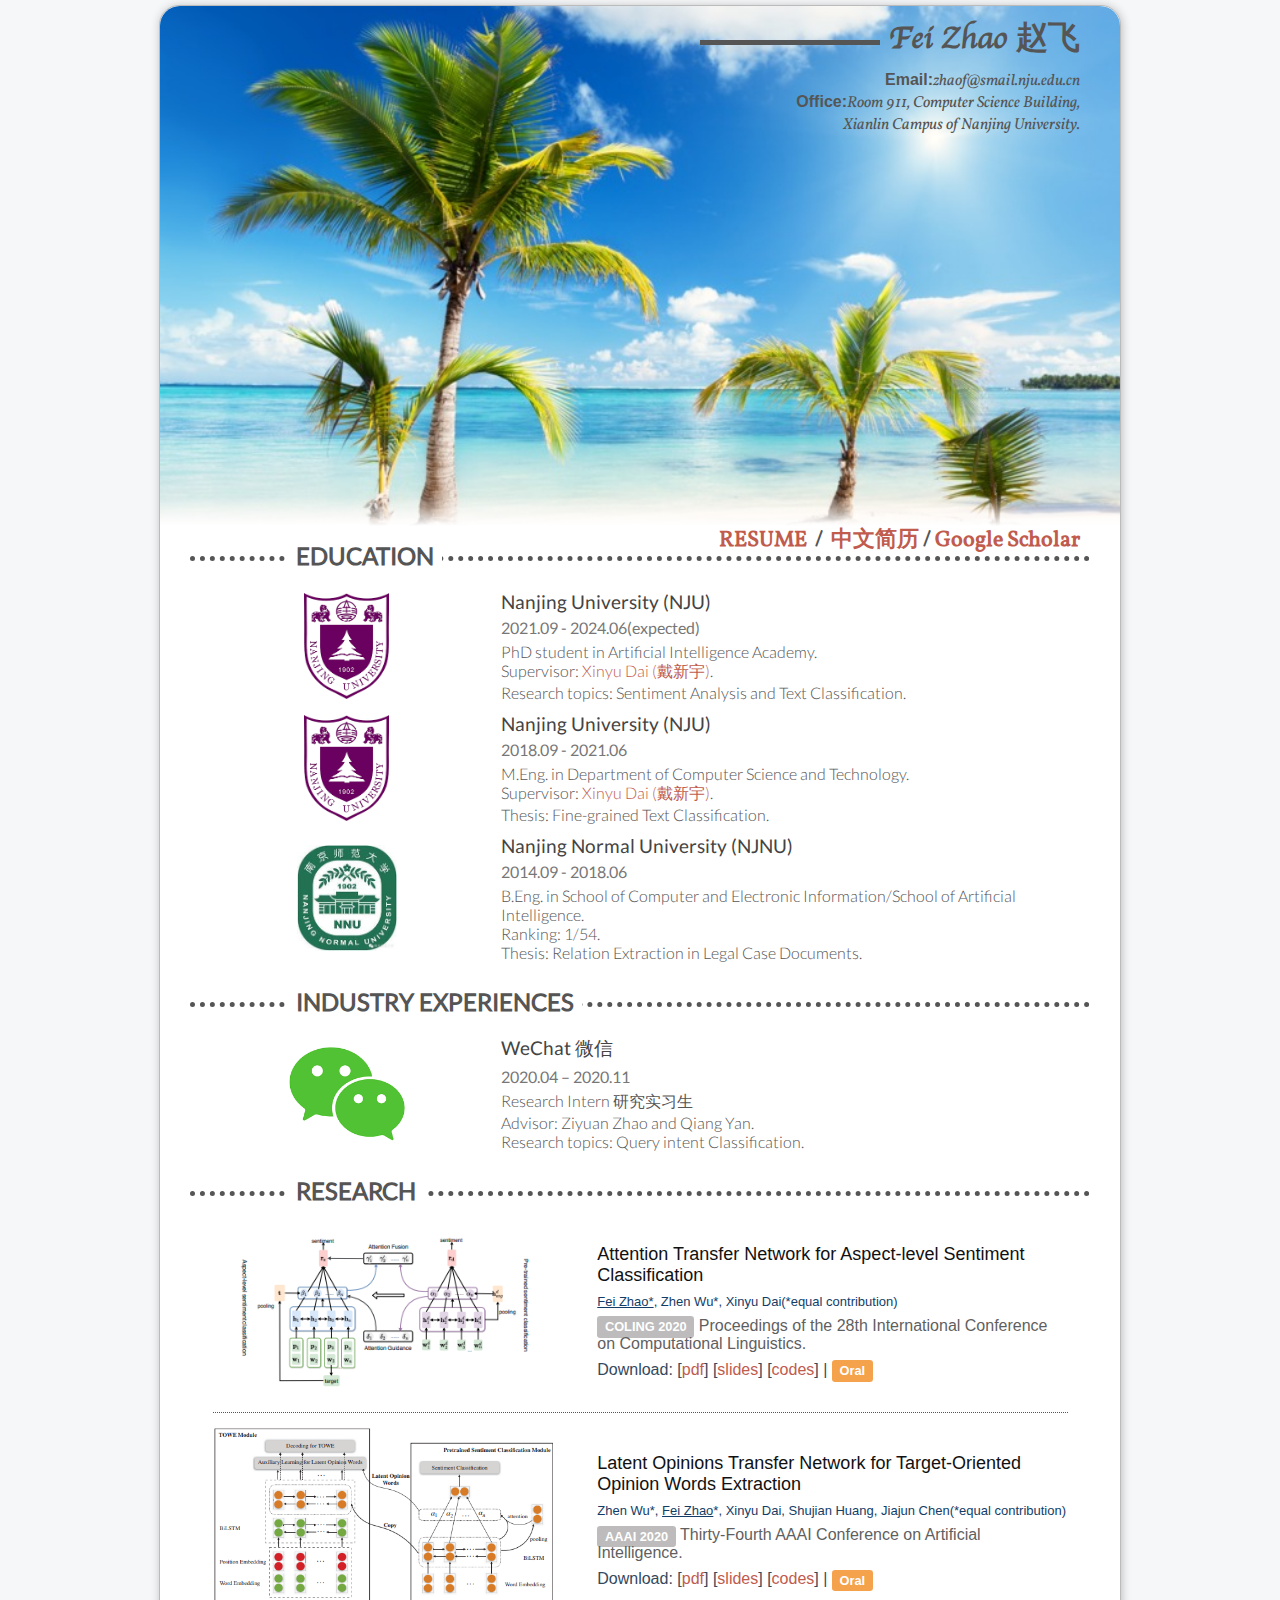
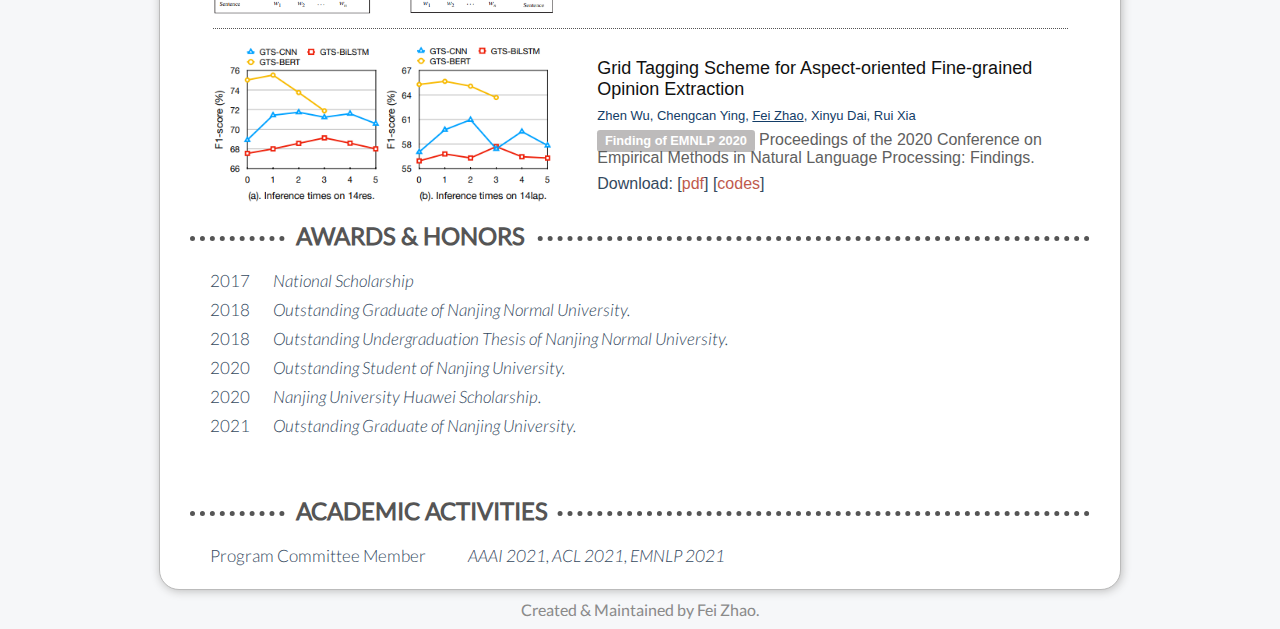
==== index.html @ 081268a1 "6-7" ====
<!DOCTYPE html>
<html lang="">
<head>
    <meta charset="UTF-8"/>
    <meta http-equiv="X-UA-Compatible" content="IE=edge" />
    
    <link rel="alternate" href="/default" title="Fei zhao (赵飞)'s Homepage">
    <link rel="shortcut icon" type="image/x-icon" href="/favicon.ico" />
    <link rel="stylesheet" type="text/css" href="style.css" />

    <script>
        var _hmt = _hmt || [];
        (function() {
          var hm = document.createElement("script");
          hm.src = "https://hm.baidu.com/hm.js?d837620ed085fa1d784462a034d06723";
          var s = document.getElementsByTagName("script")[0]; 
          s.parentNode.insertBefore(hm, s);
        })();
    </script>


<title> Fei zhao (赵飞)'s Homepage </title>
</head>

<body>
    <main class="container">
        <section class="home-page">
            <div class="basic-info">
                <name><span></span>  Fei Zhao 赵飞</name>
                <p><B>Email:</B>zhaof@smail.nju.edu.cn</p>
                <p><B>Office:</B>Room 911, Computer Science Building,</p><p>Xianlin Campus of Nanjing University.</p>

            </div>
            <blocker style="position: absolute; bottom: 0px; height: 30px; width: 960px; background-image: linear-gradient(rgba(255,255,255,0),rgba(255,255,255,1));"></blocker>
            <div class="resume">
                <span></span>
                <a href="files/resume/cv_english.pdf" target="_blank" title="English Resume" class="english">RESUME</a>
                &nbsp/&nbsp
                <a href="files/resume/cv_chinese.pdf" target="_blank" title="中文简历" class="chinese">中文简历</a>&nbsp/&nbsp<a href="https://scholar.google.com/citations?user=V01xzWQAAAAJ&hl=zh-CN" target="_blank" title="Google Scholar">Google Scholar</a>
            </div>
        </section>

        <section class="experiences">
            <h1><span>Education</span></h1>
            <table class="education" style="background-color:white;">
                <tbody>
                <tr>
                <td class="logo" valign="CENTER"><img alt="" src="logo/nju.png" style="width:85px"></td>
                <td class="middle" valign="CENTER"></td>
                <td class="des" valign="CENTER" halign="LEFT">
                    <div class="name">Nanjing University (NJU)</div>
                    <div class="date">2021.09 - 2024.06(expected)</div>
                    <div class="info"> PhD student in Artificial Intelligence Academy.</div>
                    <div class="advisor">Supervisor: <a href="https://scholar.google.com/citations?user=zpWB1CgAAAAJ&hl=en" target="_blank">Xinyu Dai (戴新宇)</a>. </div>
                    <div class="result">Research topics: Sentiment Analysis and Text Classification. </div>
                </td>
                </tr>



                <tr>
                <td class="logo" valign="CENTER">
                    <img alt="" src="logo/nju.png" style="width:85px">
                    
                </td>

                <td class="middle" valign="CENTER">
                </td>

                <td class="des" valign="CENTER" halign="LEFT">
                    <div class="name">Nanjing University (NJU)</div>
                    <div class="date">2018.09 - 2021.06</div>
                    <div class="info"> M.Eng. in Department of Computer Science and Technology.</div>
                    <div class="advisor">Supervisor: <a href="https://scholar.google.com/citations?user=zpWB1CgAAAAJ&hl=en" target="_blank">Xinyu Dai (戴新宇)</a>. </div>
                    <div class="result">Thesis: Fine-grained Text Classification. </div>
                </td>
                </tr>



                <tr>
                <td class="logo" valign="CENTER">
                    <img alt="" src="logo/njnu.jpg" style="width:100px">
                </td>

                <td class="middle" valign="CENTER">
                </td>

                <td class="des" valign="CENTER" halign="LEFT">
                    <div class="name">Nanjing Normal University (NJNU)</div>
                    <div class="date">2014.09 - 2018.06</div>
                    <div class="info"> B.Eng. in School of Computer and Electronic Information/School of Artificial Intelligence.</div>
                    <div class="advisor">Ranking: 1/54. </div>
                    <div class="result">Thesis: Relation Extraction in Legal Case Documents.</div>
                </td>
                </tr>


                </tbody>
            </table>

            <h1><span>Industry Experiences</span></h1>
            <table class="internship" >
                <tbody>
                <tr>
                    <td class="logo" valign="CENTER">
                        <img alt="" src="logo/wechat.png" style="width:160px">
                    </td>
                    <td class="middle" valign="CENTER">
                    </td>
                    
                    <td class="des"  halign="LEFT">
                        <div class="name">WeChat 微信</div>
                        <div class="date">2020.04 – 2020.11</div>
                        <div class="info"> Research Intern 研究实习生 </div>
                        <div class="advisor">Advisor: Ziyuan Zhao and Qiang Yan. </div>
                        <div class="result">Research topics: Query intent Classification. </div>
                    </td>
                </tr>
                </tbody>
            </table>
        </section>

        <section class="research">
            <h1><span>Research</span></h1>


            <paper>
                <img src="image/TAN_2.png">
                <div class="des">
                    <div class="pub_title">Attention Transfer Network for Aspect-level Sentiment Classification</div>
                    <div class="pub_authors"><u>Fei Zhao*</u>, Zhen Wu*, Xinyu Dai(*equal contribution)</div>
                    <div class="pub_type">
                        <span class="label label-default">COLING 2020</span>
                        Proceedings of the 28th International Conference on Computational Linguistics.
                    </div>
                    <div class="pub_downloads">
                        Download:
                        [<a href="https://www.aclweb.org/anthology/2020.coling-main.70.pdf" target="_blank">pdf</a>] [<a href="files/pdf/749-slides.pdf" target="_blank">slides</a>] [<a href="https://github.com/1429904852/ATN" target="_blank">codes</a>] | <span class="pub_highlight">Oral</span> 
                    </div>                
                </div>
            </paper>
            <paper>
                <img src="image/lotn.png">
                <div class="des">
                    <div class="pub_title">Latent Opinions Transfer Network for Target-Oriented Opinion Words Extraction</div>
                    <div class="pub_authors">Zhen Wu*, <u>Fei Zhao</u>*, Xinyu Dai, Shujian Huang, Jiajun Chen(*equal contribution)</div>
                    <div class="pub_type">
                        <span class="label label-default">AAAI 2020</span>
                        Thirty-Fourth AAAI Conference on Artificial Intelligence.
                    </div>
                    <div class="pub_downloads">
                        Download:
                        [<a href="https://arxiv.org/pdf/2001.01989.pdf" target="_blank">pdf</a>] [<a href="files/pdf/slides.pdf" target="_blank">slides</a>] [<a href="https://github.com/1429904852/LOTN" target="_blank">codes</a>] | <span class="pub_highlight">Oral</span>
                    </div>                
                </div>
            </paper>
            <paper id='last'>
                <img src="image/grid.png">
                <div class="des">
                    <div class="pub_title">Grid Tagging Scheme for Aspect-oriented Fine-grained Opinion Extraction</div>
                    <div class="pub_authors">Zhen Wu, Chengcan Ying, <u>Fei Zhao</u>, Xinyu Dai, Rui Xia</div>
                    <div class="pub_type">
                        <span class="label label-default">Finding of EMNLP 2020</span>
                        Proceedings of the 2020 Conference on Empirical Methods in Natural Language Processing: Findings.
                    </div>
                    <div class="pub_downloads">
                        Download:
                        [<a href="https://www.aclweb.org/anthology/2020.findings-emnlp.234.pdf" target="_blank">pdf</a>] [<a href="https://github.com/NJUNLP/GTS" target="_blank">codes</a>]
                    </div>                
                </div>
            </paper>
        </section>
     
        <section class="award">
        <h1><span>Awards & Honors</span></h1>
                <table border="0">
                    <tbody>
                        <tr>
                            <td class="table_date">2017</td>
                            <td class="table_desc"> <I>National Scholarship</I></td>
                        </tr>
                        <tr>
                            <td class="table_date">2018</td>
                            <td class="table_desc"> <I>Outstanding Graduate of Nanjing Normal University.</I></td>
                        </tr>
                        <tr>
                            <td class="table_date">2018</td>
                            <td class="table_desc"> <I>Outstanding Undergraduation Thesis of Nanjing Normal University.</I></td>
                        </tr>
                        <tr>
                            <td class="table_date">2020</td>
                            <td class="table_desc"> <I>Outstanding Student of Nanjing University.</I></td>
                        </tr>
                        <tr>
                            <td class="table_date">2020</td>
                            <td class="table_desc"> <I>Nanjing University Huawei Scholarship.</I></td>
                        </tr>
                        <tr>
                            <td class="table_date">2021</td>
                            <td class="table_desc"> <I>Outstanding Graduate of Nanjing University.</I></td>
                        </tr>
                    </tbody>
                </table>
        </section>
　　　　　　　　<section class="award"　id="last">
        <h1><span>Academic Activities</span></h1>
                <table border="0">
                    <tbody>
                        <tr>
                            <td class="table_date">Program Committee Member</td>
                            <td class="table_desc"> <I>AAAI 2021, ACL 2021, EMNLP 2021</I></td>
                        </tr>
                    </tbody>
                </table>
        </section>
    </main>
    
    <footer id="footer" class="footer">
        <div class="copyright">
          <span class="power-by">
            Created & Maintained by Fei Zhao.
          </span>
        </div>
    </footer>

</body>
</html>
---- style.css ----
@charset "UTF-8";
@import url(local.google.fonts.css);
@import url(icontfont.css);
/*@import url("https://fonts.lug.ustc.edu.cn/css?family=Vollkorn");*/
@font-face {
  font-family: 'Chancery';
  src: url("fonts/chancery/apple-chancery-webfont.eot");
  src: local("Apple Chancery"), url("fonts/chancery/apple-chancery-webfont.eot?#iefix") format("embedded-opentype"), url("fonts/chancery/apple-chancery-webfont.woff2") format("woff2"), url("fonts/chancery/apple-chancery-webfont.woff") format("woff"), url("fonts/chancery/apple-chancery-webfont.ttf") format("truetype"), url("fonts/chancery/apple-chancery-webfont.svg#apple-chancery") format("svg");
  font-weight: lighter;
  font-style: normal; }

/*! normalize.css v3.0.2 | MIT License | git.io/normalize */
/**
 * 1. Set default font family to sans-serif.
 * 2. Prevent iOS text size adjust after orientation change, without disabling
 *    user zoom.
 */

/**
 * Remove default margin.
 */


html {
  font-family: sans-serif;
  /* 1 */
  -ms-text-size-adjust: 100%;
  /* 2 */
  -webkit-text-size-adjust: 100%;
  /* 2 */ }





/* Tables
   ========================================================================== */
/**
 * Remove most spacing between table cells.
 */
table {
  border-collapse: collapse;
  border-spacing: 0; }

td,
th {
  padding: 0; }

html {
  font-size: 16px;
  box-sizing: border-box; }

body {
  padding: 0;
  margin: 5px;
  font-family: "Source Sans Pro", "Helvetica Neue", Arial, sans-serif;
  font-weight: normal;
  -webkit-font-smoothing: antialiased;
  -moz-osx-font-smoothing: grayscale;
  color: #34495e;
  background: #f6f7f9;
  scroll-behavior: smooth; }



.container {
  border: 1px solid #BBB;
  border-radius: 20px;
  box-shadow: 1px 1px 10px #BBB;
  font-family: 'Lato', sans-serif;
  background: white; 
  margin: 0 auto;
  position: relative;
  width: 960px; 

  /*background-image: url("http://cdn.chongminggao.top/background/profile_white.jpg");*/
  /*background-image: url("http://cdn.chongminggao.top/photo/profile_flip.jpg");*/
  background-repeat: no-repeat;
  background-size: 320px;
  background-position: right bottom;

}

section {
  margin: 0 auto;
  position: relative;
  width: 900px; 
}

body {
  -webkit-font-smoothing: subpixel-antialiased; }

/*@import url(http://fonts.lug.ustc.edu.cn/css?family=Lato:100,300,400,300italic|Vollkorn:400italic,400);*/
.basic-info {
  position: absolute;
  right: 40px;
  top: 0px;
  color: #555;
  text-align: right; }
  .basic-info name {
    display: block;
    font-family: "Chancery", cursive, LiSu, sans-serif;
    margin: 10px 0 10px 0;
    font-size: 2em;
    font-weight: bold; }
    .basic-info name span {
      display: inline-block;
      width: 180px;
      position: relative;
      top: -3px;
      margin-left: 8px;
      border-bottom: 5px solid #555; }
  .basic-info p, .basic-info span {
    font-family: 'Vollkorn', serif;
    font-style: italic;
    margin: 0px; }
    .basic-info p B, .basic-info span B {
      font-style: normal;
      font-family: Helvetica; }

.envelope:before {
  content: "\e605"; }



.home-page {
  /*background-image: url("http://cdn.chongminggao.top/background/photo_1937x1453.jpg");*/
  background-image: url("photo/backgroud.jpg");
  background-position: 0px -60px; 
  background-size: cover;
  height: 520px;
  width: 960px; 
  border-top-left-radius: 20px;
  border-top-right-radius: 20px;}


img {
  max-width: 100%;
  height: auto;
  display: inline-block;
  vertical-align: middle; 
}
a {
    color: #c05b4d;
    text-decoration: none;
}


h1 {
  /*text-transform: uppercase;
  font-size: 22px;
  margin-bottom: -8px;
  border-top: 3px solid #555;*/

  /*color: #268bd2;*/
  color: #555;

  margin-top: 30px;
  margin-bottom: 0px;
  /*margin-bottom: -30px;*/
  /*margin-top: 50px;*/
  text-transform: uppercase;
  font-size: 24px;
  padding-left: 98px;
  border-top: 5px dotted #555;

}

h1 span {
    /*position: relative;
    top: -13px;
    background-color: white;
    padding-right: 5px;*/

    position: relative;
    top: -20px;
    /*background-color: #f6f7f9;*/
    background-color: white;
    padding-right: 8px;
    padding-left: 8px;
}

.resume {
    position: absolute;
    right: 40px;
    bottom: -30px;
    color: #555;
    font-family: 'Vollkorn', serif;
    /*font-style: italic;*/
    margin: 0px;
    font-size: 22px;
    font-weight: bold;
}

.experiences {
  font-weight: 300;
}

.experiences table{
  margin: auto;
}

.experiences .logo {
  width: 280px;
  text-align: center;
}

.experiences tr {
  display: block;
  margin-bottom: 10px;
}

.experiences .education .des {
  width: 580px;
}

.experiences .internship .des {
  width: 580px;
}

.experiences .des {
  color: #555;
}

.experiences .des .name {
  font-family: lato,sans-serif;
  font-weight: 500;
  color: #444;
  font-size: 19px;
  padding-bottom: 5px;
}

.experiences .des .date {
  font-family: lato,sans-serif;
  padding-bottom: 5px;
  font-weight: 500;
  color: #777;
  /*font-size: 20px;*/
}

.experiences .middle {
  width: 2%;
}


paper {
  font-family: 'Roboto', Helvetica, Arial, serif;
  position: relative;
  /*height: 300px;*/
  display: flex;
  margin: auto;
  margin-bottom: 30px;
  width: 95%;

  align-items:center;
}

paper:after {
  content: "";
  position: absolute;
  left:0%;
  bottom:-15px;
  width: 100%;
  border-top: 1px dotted #555;
}

paper#last:after {
  all: unset; 
}

paper img {
  float:left;
  margin-right:5%;
  width: 40%;
}
paper .des {
    display: block;
    width: 55%;
}
paper .pub_title {
  font-family: 'Roboto', Helvetica, Arial, serif;
  font-weight: 400;
  font-size: 18px;
  color: #111;
}

paper .pub_authors {
  font-family: 'Roboto', Helvetica, Arial, serif;
  font-size: 13px;
  padding-bottom: 8px;
  padding-top: 8px;
  color: #133d67;
}

paper .label-default {
    background-color: #bdbbbb;
    display: inline;
    padding: .2em .6em .3em;
    font-size: 80%;
    font-weight: bold;
    line-height: 1;
    color: #ffffff;
    text-align: center;
    white-space: nowrap;
    vertical-align: baseline;
    border-radius: .25em;
}

paper .pub_type {
    font-weight: 300;
    color: #5F5F5F;
    padding-bottom: 8px;
    /*font-size: 14px;*/
}

paper .pub_highlight {
    font-weight: bold;
    background-color: #f5a24c;
    font-size: 80%;
    color: #ffffff;
    display: inline;
    padding: .2em .6em .3em;
    text-align: center;
    white-space: nowrap;
    vertical-align: baseline;
    border-radius: .25em;

}


.award table {
    /*position: absolute;*/
    left: 30px;
    top: 30px;
    margin-bottom: 15px;
    width:560px;
    
}
.award table td{
    padding-left: 20px;
    padding-bottom: 8px;
    font-weight: 300;
    vertical-align: top;
    font-size: 17px;
}



.footer .copyright {
    margin: 10px 0;
    color: #8a8a8a;
    text-align: center;
    font-family: "Lato", sans-serif; 
  }
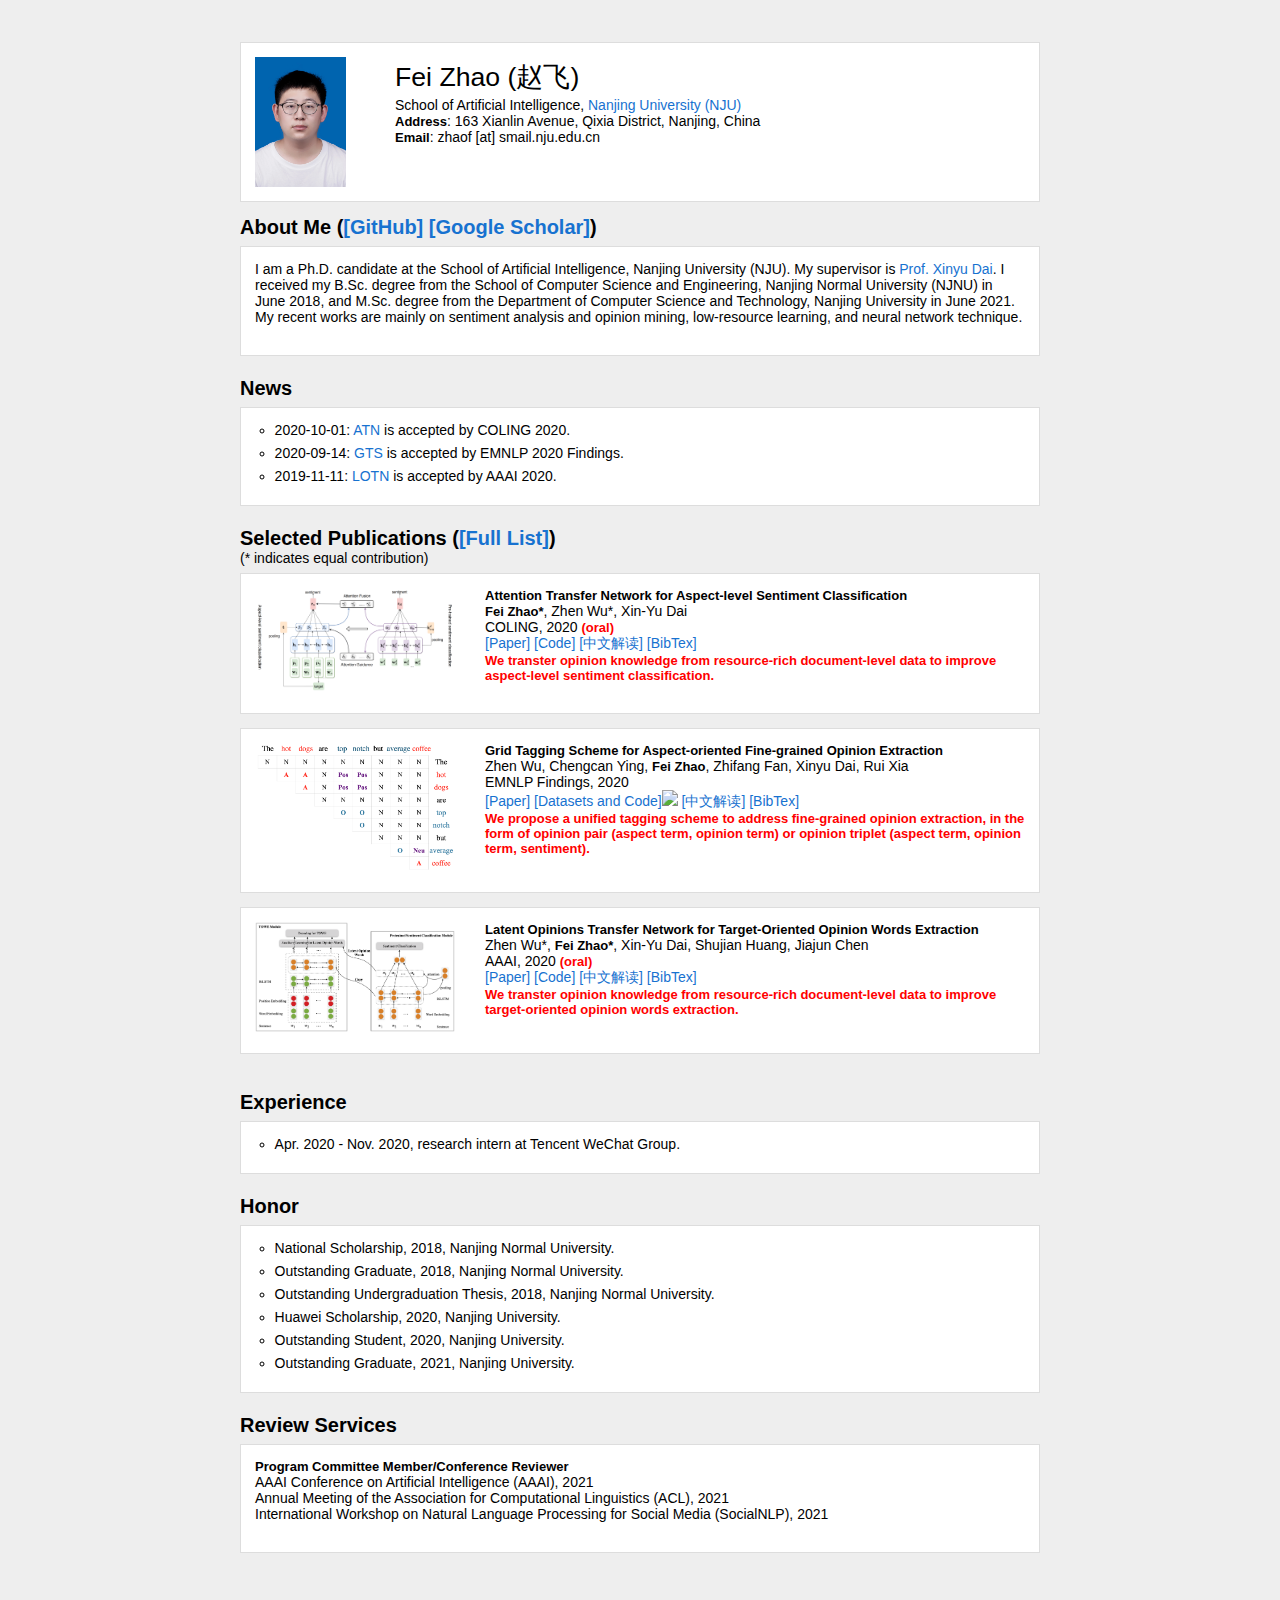
==== commit e6a3ab97: "first init" ====
--- a/index.html
+++ b/index.html
@@ -1,228 +1,540 @@
-<!DOCTYPE html>
-<html lang="">
+<html>
+
 <head>
-    <meta charset="UTF-8"/>
-    <meta http-equiv="X-UA-Compatible" content="IE=edge" />
-    
-    <link rel="alternate" href="/default" title="Fei zhao (赵飞)'s Homepage">
-    <link rel="shortcut icon" type="image/x-icon" href="/favicon.ico" />
-    <link rel="stylesheet" type="text/css" href="style.css" />
-
+    <meta http-equiv="Content-Type" content="text/html; charset=UTF-8">
+
+    <title>Fei Zhao</title>
+    <meta content="Fei Zhao, https://github.com/1429904852" name="keywords">
+
+    <style media="screen" type="text/css">
+        html,
+        body,
+        div,
+        span,
+        applet,
+        object,
+        iframe,
+        h1,
+        h2,
+        h3,
+        h4,
+        h5,
+        h6,
+        p,
+        blockquote,
+        pre,
+        a,
+        abbr,
+        acronym,
+        address,
+        big,
+        cite,
+        code,
+        del,
+        dfn,
+        em,
+        font,
+        img,
+        ins,
+        kbd,
+        q,
+        s,
+        samp,
+        small,
+        strike,
+        strong,
+        sub,
+        tt,
+        var,
+        dl,
+        dt,
+        dd,
+        ol,
+        ul,
+        li,
+        fieldset,
+        form,
+        label,
+        legend,
+        table,
+        caption,
+        tbody,
+        tfoot,
+        thead,
+        tr,
+        th,
+        td {
+            border: 0pt none;
+            font-family: inherit;
+            font-size: 100%;
+            font-style: inherit;
+            font-weight: inherit;
+            margin: 0pt;
+            outline-color: invert;
+            outline-style: none;
+            outline-width: 0pt;
+            padding: 0pt;
+            vertical-align: baseline;
+        }
+
+        a {
+            color: #1772d0;
+            text-decoration: none;
+        }
+
+        a:focus,
+        a:hover {
+            color: #f09228;
+            text-decoration: none;
+        }
+
+        a.paper {
+            font-weight: bold;
+            font-size: 12pt;
+        }
+
+        b.paper {
+            font-weight: bold;
+            font-size: 12pt;
+        }
+
+        * {
+            margin: 0pt;
+            padding: 0pt;
+        }
+
+        body {
+            position: relative;
+            margin: 3em auto 2em auto;
+            width: 800px;
+            font-family: Verdana, Helvetica, sans-serif;
+            font-size: 14px;
+            background: #eee;
+        }
+
+        h2 {
+            font-family: Verdana, Helvetica, sans-serif;
+            font-size: 15pt;
+            font-weight: 700;
+        }
+
+        h3 {
+            font-family: Verdana, Helvetica, sans-serif;
+            font-size: 16px;
+            font-weight: 700;
+        }
+
+        strong {
+            font-family: Verdana, Helvetica, sans-serif;
+            font-size: 13px;
+            font-weight: bold;
+        }
+
+        ul {
+            list-style: circle;
+        }
+
+        img {
+            border: none;
+        }
+
+        li {
+            padding-bottom: 0.5em;
+            margin-left: 1.4em;
+        }
+
+        alert {
+            font-family: Verdana, Helvetica, sans-serif;
+            font-size: 13px;
+            font-weight: bold;
+            color: #FF0000;
+        }
+
+        em,
+        i {
+            font-style: italic;
+        }
+
+        div.section {
+            clear: both;
+            margin-bottom: 1.5em;
+            background: #eee;
+        }
+
+        div.spanner {
+            clear: both;
+        }
+
+        div.paper {
+            clear: both;
+            margin-top: 0.5em;
+            margin-bottom: 1em;
+            border: 1px solid #ddd;
+            background: #fff;
+            padding: 1em 1em 1em 1em;
+        }
+
+        div.paper div {
+            padding-left: 230px;
+        }
+
+        img.paper {
+            margin-bottom: 0.5em;
+            float: left;
+            width: 200px;
+        }
+
+        span.blurb {
+            font-style: italic;
+            display: block;
+            margin-top: 0.75em;
+            margin-bottom: 0.5em;
+        }
+
+        pre,
+        code {
+            font-family: 'Lucida Console', 'Andale Mono', 'Courier', monospaced;
+            margin: 1em 0;
+            padding: 0;
+        }
+
+        div.paper pre {
+            font-size: 0.9em;
+        }
+    </style>
+
+
+    <link href="http://fonts.googleapis.com/css?family=Lato:400,700,400italic,700italic" rel="stylesheet"
+          type="text/css"/>
+    <!-- Global site tag (gtag.js) - Google Analytics -->
+    <script async src="https://www.googletagmanager.com/gtag/js?id=UA-164510176-1"></script>
     <script>
-        var _hmt = _hmt || [];
-        (function() {
-          var hm = document.createElement("script");
-          hm.src = "https://hm.baidu.com/hm.js?d837620ed085fa1d784462a034d06723";
-          var s = document.getElementsByTagName("script")[0]; 
-          s.parentNode.insertBefore(hm, s);
-        })();
+        window.dataLayer = window.dataLayer || [];
+
+        function gtag() {
+            dataLayer.push(arguments);
+        }
+
+        gtag('js', new Date());
+
+        gtag('config', 'UA-164510176-1');
     </script>
 
-
-<title> Fei zhao (赵飞)'s Homepage </title>
 </head>
 
+
 <body>
-    <main class="container">
-        <section class="home-page">
-            <div class="basic-info">
-                <name><span></span>  Fei Zhao 赵飞</name>
-                <p><B>Email:</B>zhaof@smail.nju.edu.cn</p>
-                <p><B>Office:</B>Room 911, Computer Science Building,</p><p>Xianlin Campus of Nanjing University.</p>
-
-            </div>
-            <blocker style="position: absolute; bottom: 0px; height: 30px; width: 960px; background-image: linear-gradient(rgba(255,255,255,0),rgba(255,255,255,1));"></blocker>
-            <div class="resume">
-                <span></span>
-                <a href="files/resume/cv_english.pdf" target="_blank" title="English Resume" class="english">RESUME</a>
-                &nbsp/&nbsp
-                <a href="files/resume/cv_chinese.pdf" target="_blank" title="中文简历" class="chinese">中文简历</a>&nbsp/&nbsp<a href="https://scholar.google.com/citations?user=V01xzWQAAAAJ&hl=zh-CN" target="_blank" title="Google Scholar">Google Scholar</a>
-            </div>
-        </section>
-
-        <section class="experiences">
-            <h1><span>Education</span></h1>
-            <table class="education" style="background-color:white;">
-                <tbody>
-                <tr>
-                <td class="logo" valign="CENTER"><img alt="" src="logo/nju.png" style="width:85px"></td>
-                <td class="middle" valign="CENTER"></td>
-                <td class="des" valign="CENTER" halign="LEFT">
-                    <div class="name">Nanjing University (NJU)</div>
-                    <div class="date">2021.09 - 2024.06(expected)</div>
-                    <div class="info"> PhD student in Artificial Intelligence Academy.</div>
-                    <div class="advisor">Supervisor: <a href="https://scholar.google.com/citations?user=zpWB1CgAAAAJ&hl=en" target="_blank">Xinyu Dai (戴新宇)</a>. </div>
-                    <div class="result">Research topics: Sentiment Analysis and Text Classification. </div>
-                </td>
-                </tr>
-
-
-
-                <tr>
-                <td class="logo" valign="CENTER">
-                    <img alt="" src="logo/nju.png" style="width:85px">
-                    
-                </td>
-
-                <td class="middle" valign="CENTER">
-                </td>
-
-                <td class="des" valign="CENTER" halign="LEFT">
-                    <div class="name">Nanjing University (NJU)</div>
-                    <div class="date">2018.09 - 2021.06</div>
-                    <div class="info"> M.Eng. in Department of Computer Science and Technology.</div>
-                    <div class="advisor">Supervisor: <a href="https://scholar.google.com/citations?user=zpWB1CgAAAAJ&hl=en" target="_blank">Xinyu Dai (戴新宇)</a>. </div>
-                    <div class="result">Thesis: Fine-grained Text Classification. </div>
-                </td>
-                </tr>
-
-
-
-                <tr>
-                <td class="logo" valign="CENTER">
-                    <img alt="" src="logo/njnu.jpg" style="width:100px">
-                </td>
-
-                <td class="middle" valign="CENTER">
-                </td>
-
-                <td class="des" valign="CENTER" halign="LEFT">
-                    <div class="name">Nanjing Normal University (NJNU)</div>
-                    <div class="date">2014.09 - 2018.06</div>
-                    <div class="info"> B.Eng. in School of Computer and Electronic Information/School of Artificial Intelligence.</div>
-                    <div class="advisor">Ranking: 1/54. </div>
-                    <div class="result">Thesis: Relation Extraction in Legal Case Documents.</div>
-                </td>
-                </tr>
-
-
-                </tbody>
-            </table>
-
-            <h1><span>Industry Experiences</span></h1>
-            <table class="internship" >
-                <tbody>
-                <tr>
-                    <td class="logo" valign="CENTER">
-                        <img alt="" src="logo/wechat.png" style="width:160px">
-                    </td>
-                    <td class="middle" valign="CENTER">
-                    </td>
-                    
-                    <td class="des"  halign="LEFT">
-                        <div class="name">WeChat 微信</div>
-                        <div class="date">2020.04 – 2020.11</div>
-                        <div class="info"> Research Intern 研究实习生 </div>
-                        <div class="advisor">Advisor: Ziyuan Zhao and Qiang Yan. </div>
-                        <div class="result">Research topics: Query intent Classification. </div>
-                    </td>
-                </tr>
-                </tbody>
-            </table>
-        </section>
-
-        <section class="research">
-            <h1><span>Research</span></h1>
-
-
-            <paper>
-                <img src="image/TAN_2.png">
-                <div class="des">
-                    <div class="pub_title">Attention Transfer Network for Aspect-level Sentiment Classification</div>
-                    <div class="pub_authors"><u>Fei Zhao*</u>, Zhen Wu*, Xinyu Dai(*equal contribution)</div>
-                    <div class="pub_type">
-                        <span class="label label-default">COLING 2020</span>
-                        Proceedings of the 28th International Conference on Computational Linguistics.
-                    </div>
-                    <div class="pub_downloads">
-                        Download:
-                        [<a href="https://www.aclweb.org/anthology/2020.coling-main.70.pdf" target="_blank">pdf</a>] [<a href="files/pdf/749-slides.pdf" target="_blank">slides</a>] [<a href="https://github.com/1429904852/ATN" target="_blank">codes</a>] | <span class="pub_highlight">Oral</span> 
-                    </div>                
+
+    <!--photo and basic information-->
+    <div style="margin-bottom: 1em; border: 1px solid #ddd; background-color: #fff; padding: 1em; height: 130px;">
+        <div style="margin: 0px auto; width: 100%;">
+            <img title="feizhao" style="float: left; padding-left: .01em; height: 130px;"
+                 src="./resources/images/me/me2.jpg">
+            <div style="padding-left: 10em; vertical-align: top; height: 120px;">
+                <span style="line-height: 150%; font-size: 20pt;">Fei Zhao (赵飞)</span><br>
+                <span> School of Artificial Intelligence, <a
+                        href="https://www.nju.edu.cn/EN/7f/6b/c7136a163691/page.htm">Nanjing University
+                            (NJU)</a></span><br>
+                <span><strong>Address</strong>: 163 Xianlin Avenue, Qixia District, Nanjing, China</span><br>
+                <span><strong>Email</strong>: zhaof [at] smail.nju.edu.cn </span> <br>
+            </div>
+        </div>
+    </div>
+    <!--<div style="clear: both; background-color: #fff; margin-top: 1.5em; padding: .2em; padding-left: .3em;">-->
+
+    
+    <!--biography-->
+    <div style="clear: both;">
+        <div class="section">
+            <h2>About Me (<a href="https://github.com/1429904852">[GitHub]</a>
+                <a href="https://scholar.google.com/citations?user=V01xzWQAAAAJ&hl=zh-CN">[Google Scholar]</a>)
+                <!-- <a href="./resources/cv/.pdf">[CV]</a>) -->
+            </h2>
+            <div class="paper">
+                I am a Ph.D. candidate at the School of Artificial Intelligence, Nanjing University (NJU).
+                My supervisor is <a href="https://cs.nju.edu.cn/daixinyu/">Prof. Xinyu Dai</a>.
+                I received my B.Sc. degree from the School of Computer Science and Engineering, Nanjing Normal University (NJNU) in June 2018, and M.Sc. degree from the Department of Computer Science and Technology, Nanjing University in June 2021. My recent works are mainly on sentiment analysis and opinion mining, low-resource learning,  and neural network technique.
+                <br><br>
+            </div>
+        </div>
+    </div>
+
+
+    <!--News-->
+    <div style="clear: both;">
+        <div class="section">
+            <h2 id="news">News</h2>
+            <div class="paper">
+                <ul>        
+<!--                    <li>-->
+<!--                        2021-03-10: <a href="https://aclanthology.org/2021.naacl-main.302.pdf">UniDrop</a> is accepted by NAACL 2021.-->
+<!--                    </li>-->
+                    <li>
+                        2020-10-01: <a href="https://aclanthology.org/2020.coling-main.70.pdf">ATN</a> is accepted by COLING 2020.
+                    </li>
+                    <li>
+                        2020-09-14: <a href="https://arxiv.org/abs/2010.04640">GTS</a> is accepted by EMNLP 2020 Findings.
+                    </li>
+<!--                    <li>-->
+<!--                        2020-07-30: Two papers are accepted by NLPCC 2020.-->
+<!--                    </li>-->
+<!--                    <li>-->
+<!--                        2020-06-02: <a href="http://tcci.ccf.org.cn/conference/2020/cfpt.php">Wins the Second Place of NLPCC 2020 Shared Task 2: Multi-Aspect-based Multi-Sentiment Analysis (MAMS)</a>-->
+<!--                    </li>-->
+                    <li>
+                        2019-11-11: <a href="https://arxiv.org/abs/2001.01989">LOTN</a> is accepted by AAAI 2020.
+                    </li>
+<!--                    <li>-->
+<!--                        2019-07-30: <a href="https://www.biendata.xyz/competition/smpecisa2019/winners/">Wins the Third Prize (Top5) of the Evaluation of Chinese Implicit Sentiment Analysis in the 8th National Conference on Socail Media Processing.</a>-->
+<!--                    </li>-->
+<!--                    <li>-->
+<!--                        2019-02-22: <a href="https://aclanthology.org/N19-1259/">TOWE</a> is accepted by NAACL 2019.-->
+<!--                    </li>-->
+<!--                    <li>-->
+<!--                        2018-12-05: <a href="https://mp.weixin.qq.com/s/g-u7pNhAF0A85RORP5g1PA">Wins the Champion of Aspects and Sentiment Recognition of Automotive Industry task (Top1/1701) and CCF Best Innovation Award in CCF BDCI 2018.</a>-->
+<!--                    </li>-->
+<!--                    <li>-->
+<!--                        2017-11-08: <a href="https://arxiv.org/abs/1801.07861">HUAPA</a> is accepted by AAAI 2018.-->
+<!--                    </li>-->
+                </ul>
+    
+                <div class="spanner"></div>
+            </div>
+        </div>
+    </div>
+
+    
+    <!--selected publications-->
+    <div style="clear: both;">
+        <div class="section">
+            <h2 id="confpapers">Selected Publications (<a href="./resources/html/publication.html">[Full List]</a>)</h2>
+            (* indicates equal contribution)
+    
+<!--            <div class="paper"><img class="paper" src="./resources/paper_icon/NAACL2021_UniDrop.png"-->
+<!--                title="UniDrop: A Simple yet Effective Technique to Improve Transformer without Extra Cost">-->
+<!--                <div><strong>UniDrop: A Simple yet Effective Technique to Improve Transformer without Extra Cost</strong><br>-->
+<!--                    <strong>Zhen Wu</strong>, Lijun Wu, Qi Meng, Yingce Xia, Shufang Xie, Tao Qin, Xinyu Dai, Tie-Yan Liu<br>-->
+<!--                    NAACL-HLT, 2021 (<strong>oral presentation</strong>)<br>-->
+<!--                    <a href="https://aclanthology.org/2021.naacl-main.302.pdf">[Paper]</a>-->
+<!--                    <a href="https://mp.weixin.qq.com/s/fLlcs2lHfvY8fOhiBj4rdw">[中文解读]</a>-->
+<!--                    <a href="./resources/slides/NAACL2021_UniDrop.pdf">[Slides]</a>-->
+<!--                    <a href="./resources/posters/NAACL2021_UniDrop.pdf">[Poster]</a>-->
+<!--                    <a href="./resources/bibtex/NAACL2021_UniDrop.txt">[BibTex]</a>-->
+<!--                    <br>-->
+<!--                    <alert>UniDrop integrated different dropout techniques and effectively improved Transformer performance.</alert>-->
+<!--                </div>-->
+<!--                <div class="spanner"></div>-->
+<!--            </div>-->
+            <div class="paper"><img class="paper" src="./resources/paper_icon/COLING2020_ATN.png"
+                title="Attention Transfer Network for Aspect-level Sentiment Classification">
+                <div><strong>Attention Transfer Network for Aspect-level Sentiment Classification</strong><br>
+                    <strong>Fei Zhao*</strong>, Zhen Wu*, Xin-Yu Dai<br>
+                    COLING, 2020 <alert>(oral)</alert><br>
+                    <a href="https://aclanthology.org/2020.coling-main.70.pdf">[Paper]</a>
+                    <a href="https://github.com/1429904852/ATN">[Code]</a>
+                    <a href="https://mp.weixin.qq.com/s/e59MHQ5wqH1HN8WrkTaA4Q">[中文解读]</a>
+                    <a href="./resources/bibtex/COLING2020_ATN.txt">[BibTex]</a>
+                    <br>
+                    <alert>We transter opinion knowledge from resource-rich document-level data to improve aspect-level sentiment classification.</alert>
                 </div>
-            </paper>
-            <paper>
-                <img src="image/lotn.png">
-                <div class="des">
-                    <div class="pub_title">Latent Opinions Transfer Network for Target-Oriented Opinion Words Extraction</div>
-                    <div class="pub_authors">Zhen Wu*, <u>Fei Zhao</u>*, Xinyu Dai, Shujian Huang, Jiajun Chen(*equal contribution)</div>
-                    <div class="pub_type">
-                        <span class="label label-default">AAAI 2020</span>
-                        Thirty-Fourth AAAI Conference on Artificial Intelligence.
-                    </div>
-                    <div class="pub_downloads">
-                        Download:
-                        [<a href="https://arxiv.org/pdf/2001.01989.pdf" target="_blank">pdf</a>] [<a href="files/pdf/slides.pdf" target="_blank">slides</a>] [<a href="https://github.com/1429904852/LOTN" target="_blank">codes</a>] | <span class="pub_highlight">Oral</span>
-                    </div>                
+                <div class="spanner"></div>
+            </div>
+
+            <div class="paper"><img class="paper" src="./resources/paper_icon/EMNLP2020_Findings_GTS.png"
+                title="Grid Tagging Scheme for Aspect-oriented Fine-grained Opinion Extraction">
+                <div><strong>Grid Tagging Scheme for Aspect-oriented Fine-grained Opinion Extraction</strong><br>
+                    Zhen Wu, Chengcan Ying, <strong>Fei Zhao</strong>, Zhifang Fan, Xinyu Dai, Rui Xia<br>
+                    EMNLP Findings, 2020<br>
+                    <a href="https://aclanthology.org/2020.findings-emnlp.234.pdf">[Paper]</a>
+                    <a href="https://github.com/NJUNLP/GTS">[Datasets and Code]</a><img
+                    src="https://img.shields.io/github/stars/NJUNLP/GTS?style=social"/>
+                    <a href="https://mp.weixin.qq.com/s/cOCmao-hWdauRETJgSNbJQ">[中文解读]</a>
+                    <a href="./resources/bibtex/EMNLP2020_Findings_GTS.txt">[BibTex]</a>
+                    <br>
+                    <alert>We propose a unified tagging scheme to address fine-grained opinion extraction, in the form of opinion pair (aspect term, opinion term) or opinion triplet (aspect term, opinion term, sentiment).</alert>
                 </div>
-            </paper>
-            <paper id='last'>
-                <img src="image/grid.png">
-                <div class="des">
-                    <div class="pub_title">Grid Tagging Scheme for Aspect-oriented Fine-grained Opinion Extraction</div>
-                    <div class="pub_authors">Zhen Wu, Chengcan Ying, <u>Fei Zhao</u>, Xinyu Dai, Rui Xia</div>
-                    <div class="pub_type">
-                        <span class="label label-default">Finding of EMNLP 2020</span>
-                        Proceedings of the 2020 Conference on Empirical Methods in Natural Language Processing: Findings.
-                    </div>
-                    <div class="pub_downloads">
-                        Download:
-                        [<a href="https://www.aclweb.org/anthology/2020.findings-emnlp.234.pdf" target="_blank">pdf</a>] [<a href="https://github.com/NJUNLP/GTS" target="_blank">codes</a>]
-                    </div>                
+                <div class="spanner"></div>
+            </div>
+
+
+            <div class="paper"><img class="paper" src="./resources/paper_icon/AAAI2020_LOTN.png"
+                title="Latent Opinions Transfer Network for Target-Oriented Opinion Words Extraction">
+                <div><strong>Latent Opinions Transfer Network for Target-Oriented Opinion Words Extraction</strong><br>
+                    Zhen Wu*, <strong>Fei Zhao*</strong>, Xin-Yu Dai, Shujian Huang, Jiajun Chen<br>
+                    AAAI, 2020 <alert>(oral)</alert><br>
+                    <a href="https://arxiv.org/pdf/2001.01989.pdf">[Paper]</a>
+                    <a href="https://github.com/1429904852/LOTN">[Code]</a>
+                    <a href="https://mp.weixin.qq.com/s/rO_dGBt_x6uIXLsjka5kKA">[中文解读]</a>
+                    <a href="./resources/bibtex/AAAI2020_LOTN.txt">[BibTex]</a>
+                    <br>
+                    <alert>We transter opinion knowledge from resource-rich document-level data to improve target-oriented opinion words extraction.</alert>
                 </div>
-            </paper>
-        </section>
-     
-        <section class="award">
-        <h1><span>Awards & Honors</span></h1>
-                <table border="0">
-                    <tbody>
-                        <tr>
-                            <td class="table_date">2017</td>
-                            <td class="table_desc"> <I>National Scholarship</I></td>
-                        </tr>
-                        <tr>
-                            <td class="table_date">2018</td>
-                            <td class="table_desc"> <I>Outstanding Graduate of Nanjing Normal University.</I></td>
-                        </tr>
-                        <tr>
-                            <td class="table_date">2018</td>
-                            <td class="table_desc"> <I>Outstanding Undergraduation Thesis of Nanjing Normal University.</I></td>
-                        </tr>
-                        <tr>
-                            <td class="table_date">2020</td>
-                            <td class="table_desc"> <I>Outstanding Student of Nanjing University.</I></td>
-                        </tr>
-                        <tr>
-                            <td class="table_date">2020</td>
-                            <td class="table_desc"> <I>Nanjing University Huawei Scholarship.</I></td>
-                        </tr>
-                        <tr>
-                            <td class="table_date">2021</td>
-                            <td class="table_desc"> <I>Outstanding Graduate of Nanjing University.</I></td>
-                        </tr>
-                    </tbody>
-                </table>
-        </section>
-　　　　　　　　<section class="award"　id="last">
-        <h1><span>Academic Activities</span></h1>
-                <table border="0">
-                    <tbody>
-                        <tr>
-                            <td class="table_date">Program Committee Member</td>
-                            <td class="table_desc"> <I>AAAI 2021, ACL 2021, EMNLP 2021</I></td>
-                        </tr>
-                    </tbody>
-                </table>
-        </section>
-    </main>
-    
-    <footer id="footer" class="footer">
-        <div class="copyright">
-          <span class="power-by">
-            Created & Maintained by Fei Zhao.
-          </span>
-        </div>
-    </footer>
+                <div class="spanner"></div>
+            </div>
+
+<!--            <div class="paper"><img class="paper" src="./resources/paper_icon/NLPCC2020_MAMS.png"-->
+<!--                title="Transformer-based Multi-Aspect Modeling for Multi-Aspect Multi-Sentiment Analysis">-->
+<!--                <div><strong>Transformer-based Multi-Aspect Modeling for Multi-Aspect Multi-Sentiment Analysis</strong><br>-->
+<!--                    <strong>Zhen Wu*</strong>, Chengcan Ying*, Xinyu Dai, Shujian Huang, Jiajun Chen<br>-->
+<!--                    NLPCC Evaluation, 2020<br>-->
+<!--                    <a href="https://arxiv.org/pdf/2011.00476.pdf">[Paper]</a>-->
+<!--                    <a href="https://github.com/NJUNLP/TMM-for-MAMS">[Code]</a>-->
+<!--                    <a href="./resources/bibtex/NLPCC2020_MAMS.txt">[BibTex]</a>-->
+<!--                    <br>-->
+<!--                    <alert>A simple yet effective method to improve and accelerate multi-aspect multi-sentiment classification.</alert>-->
+<!--                </div>-->
+<!--                <div class="spanner"></div>-->
+<!--            </div>-->
+
+<!--            <div class="paper"><img class="paper" src="./resources/paper_icon/NLPCC2020_OTN.png"-->
+<!--                title="Opinion Transmission Network for Jointly Improving Aspect-oriented Opinion Words Extraction and Sentiment Classification">-->
+<!--                <div><strong>Opinion Transmission Network for Jointly Improving Aspect-oriented Opinion Words Extraction and Sentiment Classification</strong><br>-->
+<!--                    Chengcan Ying*, <strong>Zhen Wu*</strong>, Xinyu Dai, Shujian Huang, Jiajun Chen<br>-->
+<!--                    NLPCC, 2020<br>-->
+<!--                    <a href="https://arxiv.org/pdf/2011.00474.pdf">[Paper]</a>-->
+<!--                    <a href="./resources/bibtex/NLPCC2020_OTN.txt">[BibTex]</a>-->
+<!--                    <br>-->
+<!--                    <alert>A joint method to improve both target-oriented opinion words extraction and aspect-level sentiment classification.</alert>-->
+<!--                </div>-->
+<!--                <div class="spanner"></div>-->
+<!--            </div>-->
+
+<!--            <div class="paper"><img class="paper" src="./resources/paper_icon/NAACL2019_TOWE.png"-->
+<!--                title="Target-oriented Opinion Words Extraction with Target-fused Neural-->
+<!--                Sequence Labeling">-->
+<!--                <div><strong>Target-oriented Opinion Words Extraction with Target-fused Neural-->
+<!--                    Sequence Labeling</strong><br>-->
+<!--                    Zhifang Fan, <strong>Zhen Wu</strong>, Xin-Yu Dai, Shujian Huang, Jiajun Chen<br>-->
+<!--                    NAACL-HLT, 2019<br>-->
+<!--                    <a href="https://aclanthology.org/N19-1259.pdf">[Paper]</a>-->
+<!--                    <a href="https://github.com/NJUNLP/TOWE">[Datasets and Code]</a><img-->
+<!--                        src="https://img.shields.io/github/stars/NJUNLP/TOWE?style=social"/>-->
+<!--                    <a href="https://mp.weixin.qq.com/s/0N3IzNQLn3Zxb3sbRdkdWg">[中文解读]</a>-->
+<!--                    <a href="https://vimeo.com/355827037">[Talk]</a>-->
+<!--                    <a href="./resources/bibtex/NAACL2019_TOWE.txt">[BibTex]</a>-->
+<!--                    <br>-->
+<!--                    <alert>We proposed a new ABSA subtask Target-oriented Opinion Words Extraction and released the datasets. We are the first to annotate the datasets of opinion pair (aspect term, opinion term).</alert>-->
+<!--                </div>-->
+<!--                <div class="spanner"></div>-->
+<!--            </div>-->
+
+<!--            <div class="paper"><img class="paper" src="./resources/paper_icon/AAAI2018_HUAPA.png"-->
+<!--                title="Improving Review Representations with User Attention and Product Attention for Sentiment Classificationn">-->
+<!--                <div><strong>Improving Review Representations with User Attention and Product Attention for Sentiment Classification</strong><br>-->
+<!--                    <strong>Zhen Wu</strong>, Xin-Yu Dai, Cunyan Yin, Shujian Huang, Jiajun Chen<br>-->
+<!--                    AAAI, 2018 (<strong>oral presentation</strong>)<br>-->
+<!--                    <a href="https://arxiv.org/pdf/1801.07861.pdf">[Paper]</a>-->
+<!--                    <a href="https://github.com/wuzhen247/HUAPA">[Code]</a><img-->
+<!--                        src="https://img.shields.io/github/stars/wuzhen247/HUAPA?style=social"/>-->
+<!--                    <a href="./resources/posters/AAAI2018_HUAPA.pdf">[Poster]</a>-->
+<!--                    <a href="./resources/bibtex/AAAI2018_HUAPA.txt">[BibTex]</a>-->
+<!--                    <br>-->
+<!--                    <alert>Modeling reviews respectively from user's perspective and product's perspective.</alert>-->
+<!--                </div>-->
+<!--                <div class="spanner"></div>-->
+<!--            </div>-->
+            
+        </div>
+    </div>
+    <br>
+
+
+    <!--Experience-->
+    <div style="clear: both;">
+        <div class="section">
+            <h2 id="experience">Experience</h2>
+            <div class="paper">
+                <ul>
+                    <li>
+                        Apr. 2020 - Nov. 2020, research intern at Tencent WeChat Group.
+                    </li>
+                </ul>
+    
+                <div class="spanner"></div>
+            </div>
+        </div>
+    </div>
+
+    
+    <!--Honor-->
+    <div style="clear: both;">
+        <div class="section">
+            <h2 id="confpapers">Honor</h2>
+            <div class="paper">
+                <ul>
+                    <li>
+                        National Scholarship, 2018, Nanjing Normal University.
+                    </li>
+                    <li>
+                        Outstanding Graduate, 2018, Nanjing Normal University.
+                    </li>
+                    <li>
+                        Outstanding Undergraduation Thesis, 2018, Nanjing Normal University.
+                    </li>
+                    <li>
+                        Huawei Scholarship, 2020, Nanjing University.
+                    </li>
+                    <li>
+                        Outstanding Student, 2020, Nanjing University.
+                    </li>
+                    <li>
+                        Outstanding Graduate, 2021, Nanjing University.
+                    </li>
+
+
+
+<!--                    <li>-->
+<!--                        NLPCC 2020 Shared Task, Multi-Aspect-based Multi-Sentiment Analysis (MAMS), 2020, Second Place</a>.-->
+<!--                    </li>-->
+
+<!--                    <li>-->
+<!--                        Evaluation of Chinese Implicit Sentiment Analysis in the 8th National Conference on Socail Media Processing, 2019, <a href="https://www.biendata.xyz/competition/smpecisa2019/winners/">Third Prize (Top5)</a>.-->
+<!--                    </li>-->
+
+<!--                    <li>-->
+<!--                        CCF Big Data & Computing Intelligence Contest, "Aspects and Sentiment Recognition of Automotive Industry" Task, 2018, <a href="https://mp.weixin.qq.com/s/g-u7pNhAF0A85RORP5g1PA">Champion (Top1/1701)</a>.-->
+<!--                    </li>-->
+<!--                    <li>-->
+<!--                        CCF Big Data & Computing Intelligence Contest, 2018, <a href="https://mp.weixin.qq.com/s/g-u7pNhAF0A85RORP5g1PA">Best Innovation Award</a>.-->
+<!--                    </li>-->
+
+<!--                    <li>-->
+<!--                        Artificial Intelligence Scholarship, 2018, Nanjing University.-->
+<!--                    </li>-->
+<!--                    -->
+                </ul>
+                <div class="spanner"></div>
+            </div>
+        </div>
+    </div>
+
+    
+    <!--Review Service-->
+    <div style="clear: both;">
+        <div class="section">
+            <h2>Review Services</h2>
+            <div class="paper">
+
+                <strong>Program Committee Member/Conference Reviewer</strong><br>
+                AAAI Conference on Artificial Intelligence (AAAI), 2021<br>
+                Annual Meeting of the Association for Computational Linguistics (ACL), 2021<br>
+<!--                Conference on Empirical Methods in Natural Language Processing (EMNLP), 2021<br>-->
+<!--                International Conference on Computational Linguistics (COLING), 2020<br>-->
+<!--                China National Conference on Computational Linguistics (CCL), 2021<br>-->
+                International Workshop on Natural Language Processing for Social Media (SocialNLP), 2021<br>
+                <br>
+
+<!--                <strong>Journal Reviewer</strong><br>-->
+<!--                Neurocomputing<br>-->
+            </div>
+        </div>
+    </div>
+
+
+    <!--pagereviews-->
+    <div style='width:600px;height:300px;margin:0 auto'>
+    <script type='text/javascript' id='clustrmaps' src='//cdn.clustrmaps.com/map_v2.js?cl=ffffff&w=a&t=tt&d=vtn8WWijVqSOdeLAS8VFdxrwbv9Y2KbDDcoWG8M1Ys4&cmo=f7002d'></script>
 
 </body>
+
 </html>
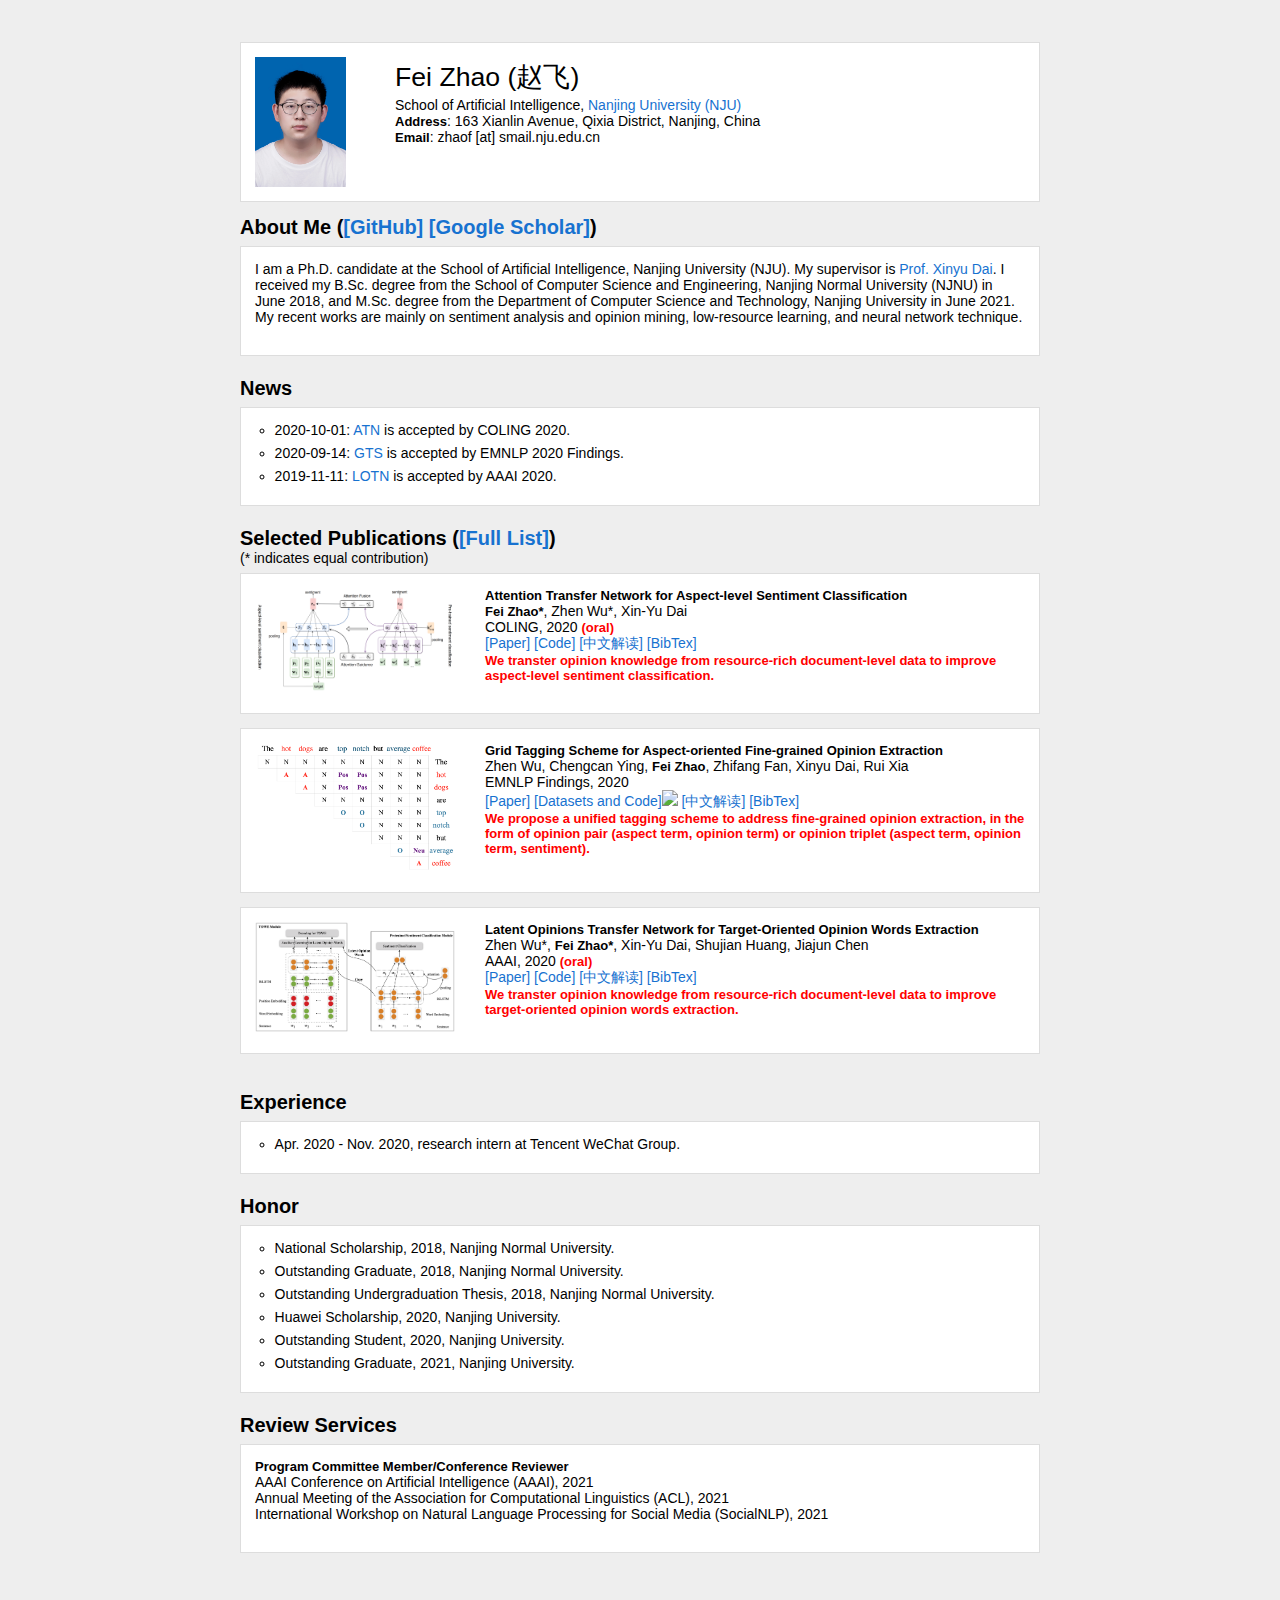
==== commit a75cb6af: "init" ====
--- a/index.html
+++ b/index.html
@@ -1,4 +1,6 @@
 <html>
+
+
 
 <head>
     <meta http-equiv="Content-Type" content="text/html; charset=UTF-8">
@@ -110,6 +112,7 @@
             font-family: Verdana, Helvetica, sans-serif;
             font-size: 14px;
             background: #eee;
+            /*transform: scale(1.2);*/
         }
 
         h2 {
@@ -154,6 +157,7 @@
         i {
             font-style: italic;
         }
+
 
         div.section {
             clear: both;
@@ -222,9 +226,7 @@
 
 </head>
 
-
 <body>
-
     <!--photo and basic information-->
     <div style="margin-bottom: 1em; border: 1px solid #ddd; background-color: #fff; padding: 1em; height: 130px;">
         <div style="margin: 0px auto; width: 100%;">
@@ -532,7 +534,7 @@
 
 
     <!--pagereviews-->
-    <div style='width:600px;height:300px;margin:0 auto'>
+    <div style='width:800px;height:100px;margin:0 auto'>
     <script type='text/javascript' id='clustrmaps' src='//cdn.clustrmaps.com/map_v2.js?cl=ffffff&w=a&t=tt&d=vtn8WWijVqSOdeLAS8VFdxrwbv9Y2KbDDcoWG8M1Ys4&cmo=f7002d'></script>
 
 </body>
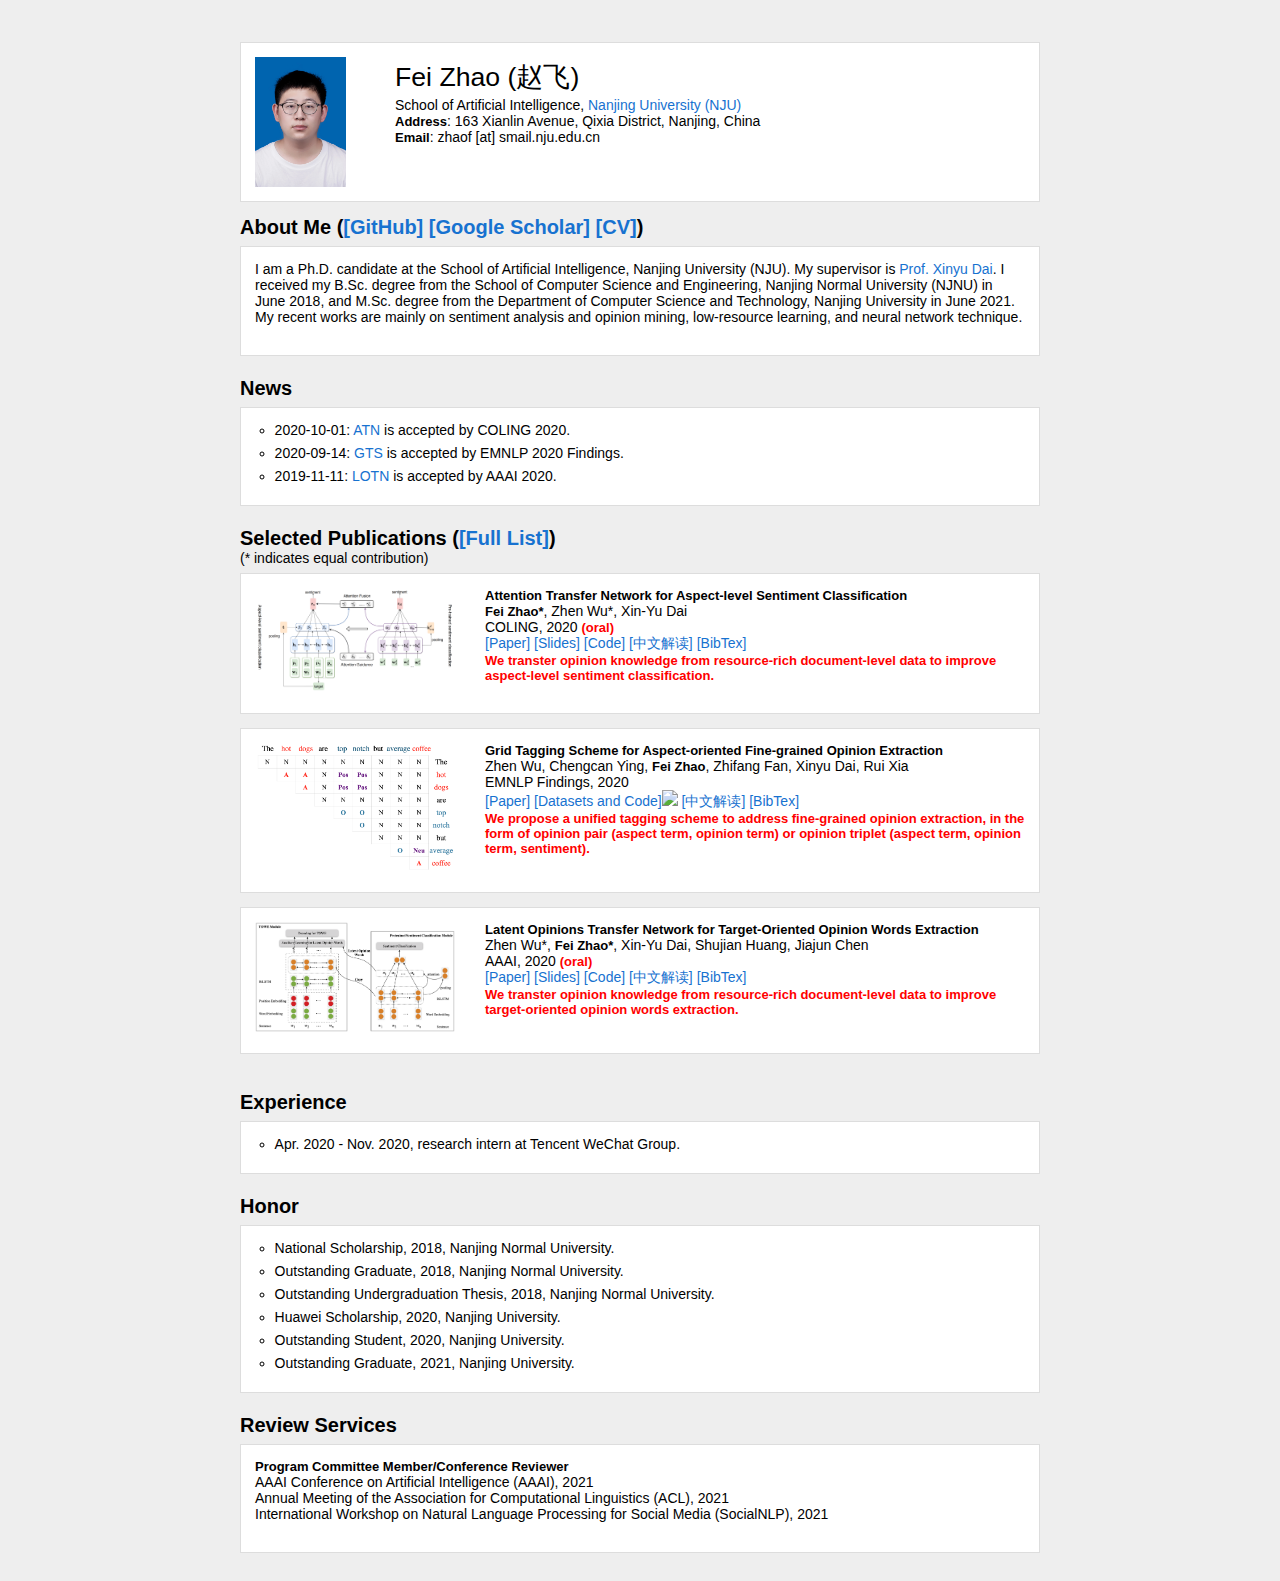
==== commit 1f13db03: "add cv" ====
--- a/index.html
+++ b/index.html
@@ -249,8 +249,8 @@
     <div style="clear: both;">
         <div class="section">
             <h2>About Me (<a href="https://github.com/1429904852">[GitHub]</a>
-                <a href="https://scholar.google.com/citations?user=V01xzWQAAAAJ&hl=zh-CN">[Google Scholar]</a>)
-                <!-- <a href="./resources/cv/.pdf">[CV]</a>) -->
+                <a href="https://scholar.google.com/citations?user=V01xzWQAAAAJ&hl=zh-CN">[Google Scholar]</a>
+                <a href="./resources/cv/cv_english.pdf">[CV]</a>)
             </h2>
             <div class="paper">
                 I am a Ph.D. candidate at the School of Artificial Intelligence, Nanjing University (NJU).
@@ -333,6 +333,7 @@
                     <strong>Fei Zhao*</strong>, Zhen Wu*, Xin-Yu Dai<br>
                     COLING, 2020 <alert>(oral)</alert><br>
                     <a href="https://aclanthology.org/2020.coling-main.70.pdf">[Paper]</a>
+                    <a href="./resources/slides/COLING2020.pdf">[Slides]</a>
                     <a href="https://github.com/1429904852/ATN">[Code]</a>
                     <a href="https://mp.weixin.qq.com/s/e59MHQ5wqH1HN8WrkTaA4Q">[中文解读]</a>
                     <a href="./resources/bibtex/COLING2020_ATN.txt">[BibTex]</a>
@@ -365,6 +366,7 @@
                     Zhen Wu*, <strong>Fei Zhao*</strong>, Xin-Yu Dai, Shujian Huang, Jiajun Chen<br>
                     AAAI, 2020 <alert>(oral)</alert><br>
                     <a href="https://arxiv.org/pdf/2001.01989.pdf">[Paper]</a>
+                    <a href="./resources/slides/AAAI2020.pdf">[Slides]</a>
                     <a href="https://github.com/1429904852/LOTN">[Code]</a>
                     <a href="https://mp.weixin.qq.com/s/rO_dGBt_x6uIXLsjka5kKA">[中文解读]</a>
                     <a href="./resources/bibtex/AAAI2020_LOTN.txt">[BibTex]</a>
@@ -534,8 +536,8 @@
 
 
     <!--pagereviews-->
-    <div style='width:800px;height:100px;margin:0 auto'>
-    <script type='text/javascript' id='clustrmaps' src='//cdn.clustrmaps.com/map_v2.js?cl=ffffff&w=a&t=tt&d=vtn8WWijVqSOdeLAS8VFdxrwbv9Y2KbDDcoWG8M1Ys4&cmo=f7002d'></script>
+<!--    <div style='width:800px;height:100px;margin:0 auto'>-->
+<!--    <script type='text/javascript' id='clustrmaps' src='//cdn.clustrmaps.com/map_v2.js?cl=ffffff&w=a&t=tt&d=vtn8WWijVqSOdeLAS8VFdxrwbv9Y2KbDDcoWG8M1Ys4&cmo=f7002d'></script>-->
 
 </body>
 
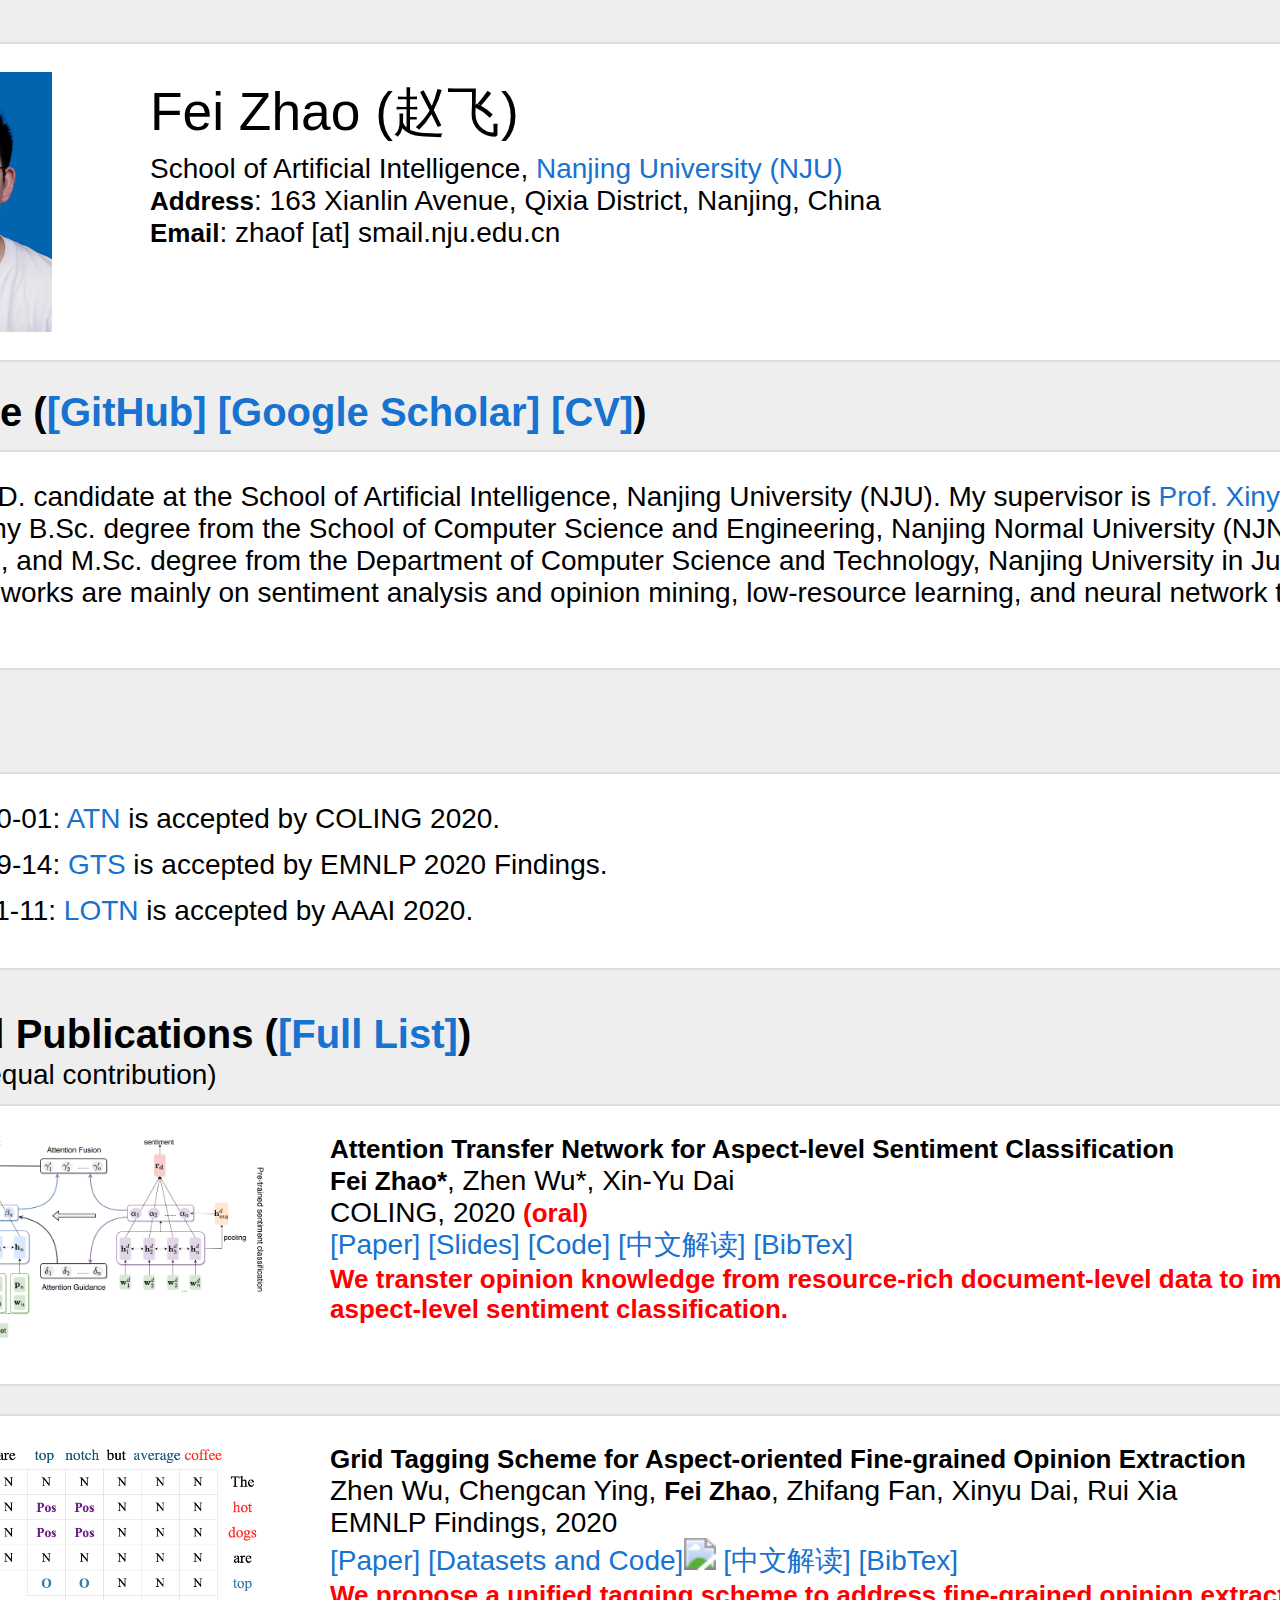
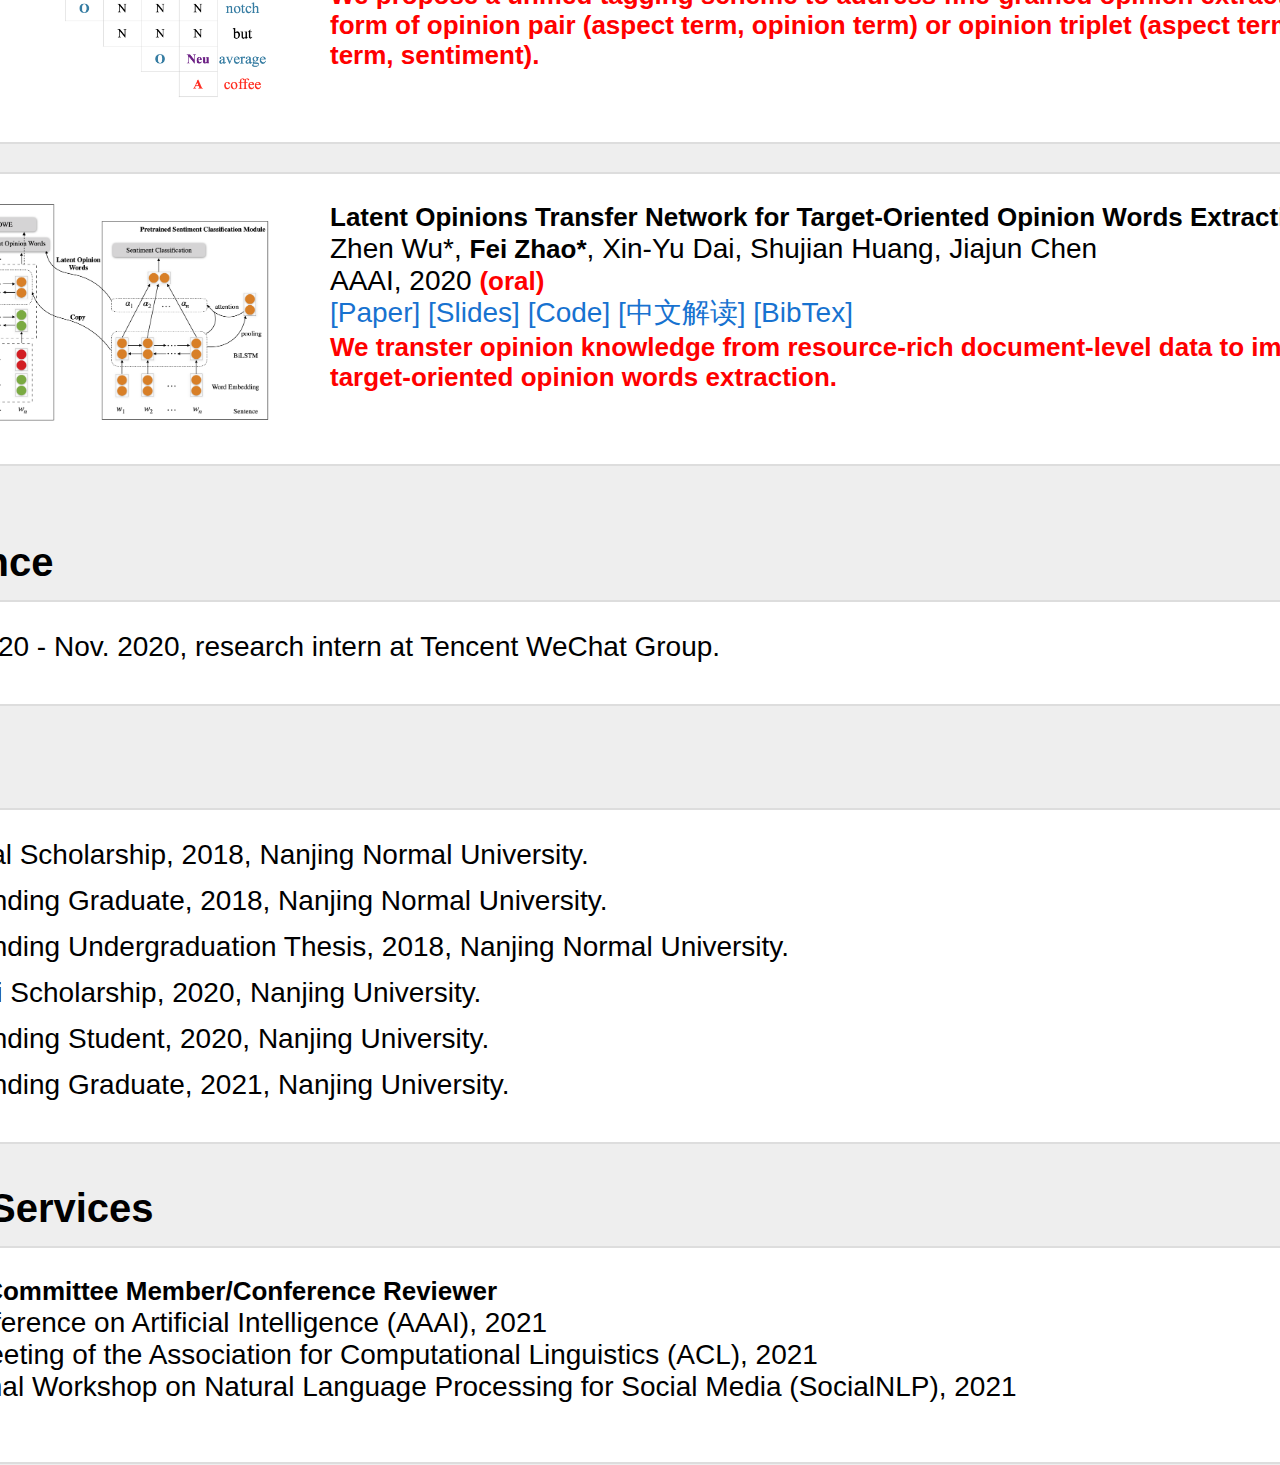
==== commit b18ee2d8: "index.html" ====
--- a/index.html
+++ b/index.html
@@ -3,6 +3,7 @@
 
 
 <head>
+    <meta name="viewport" content="width=device-width, initial-scale=1.0" />
     <meta http-equiv="Content-Type" content="text/html; charset=UTF-8">
 
     <title>Fei Zhao</title>
@@ -106,13 +107,14 @@
         }
 
         body {
-            position: relative;
+            /*position: relative;*/
             margin: 3em auto 2em auto;
             width: 800px;
             font-family: Verdana, Helvetica, sans-serif;
             font-size: 14px;
             background: #eee;
-            /*transform: scale(1.2);*/
+            transform: scale(2.0);
+            transform-origin: 50% 0.0%;
         }
 
         h2 {
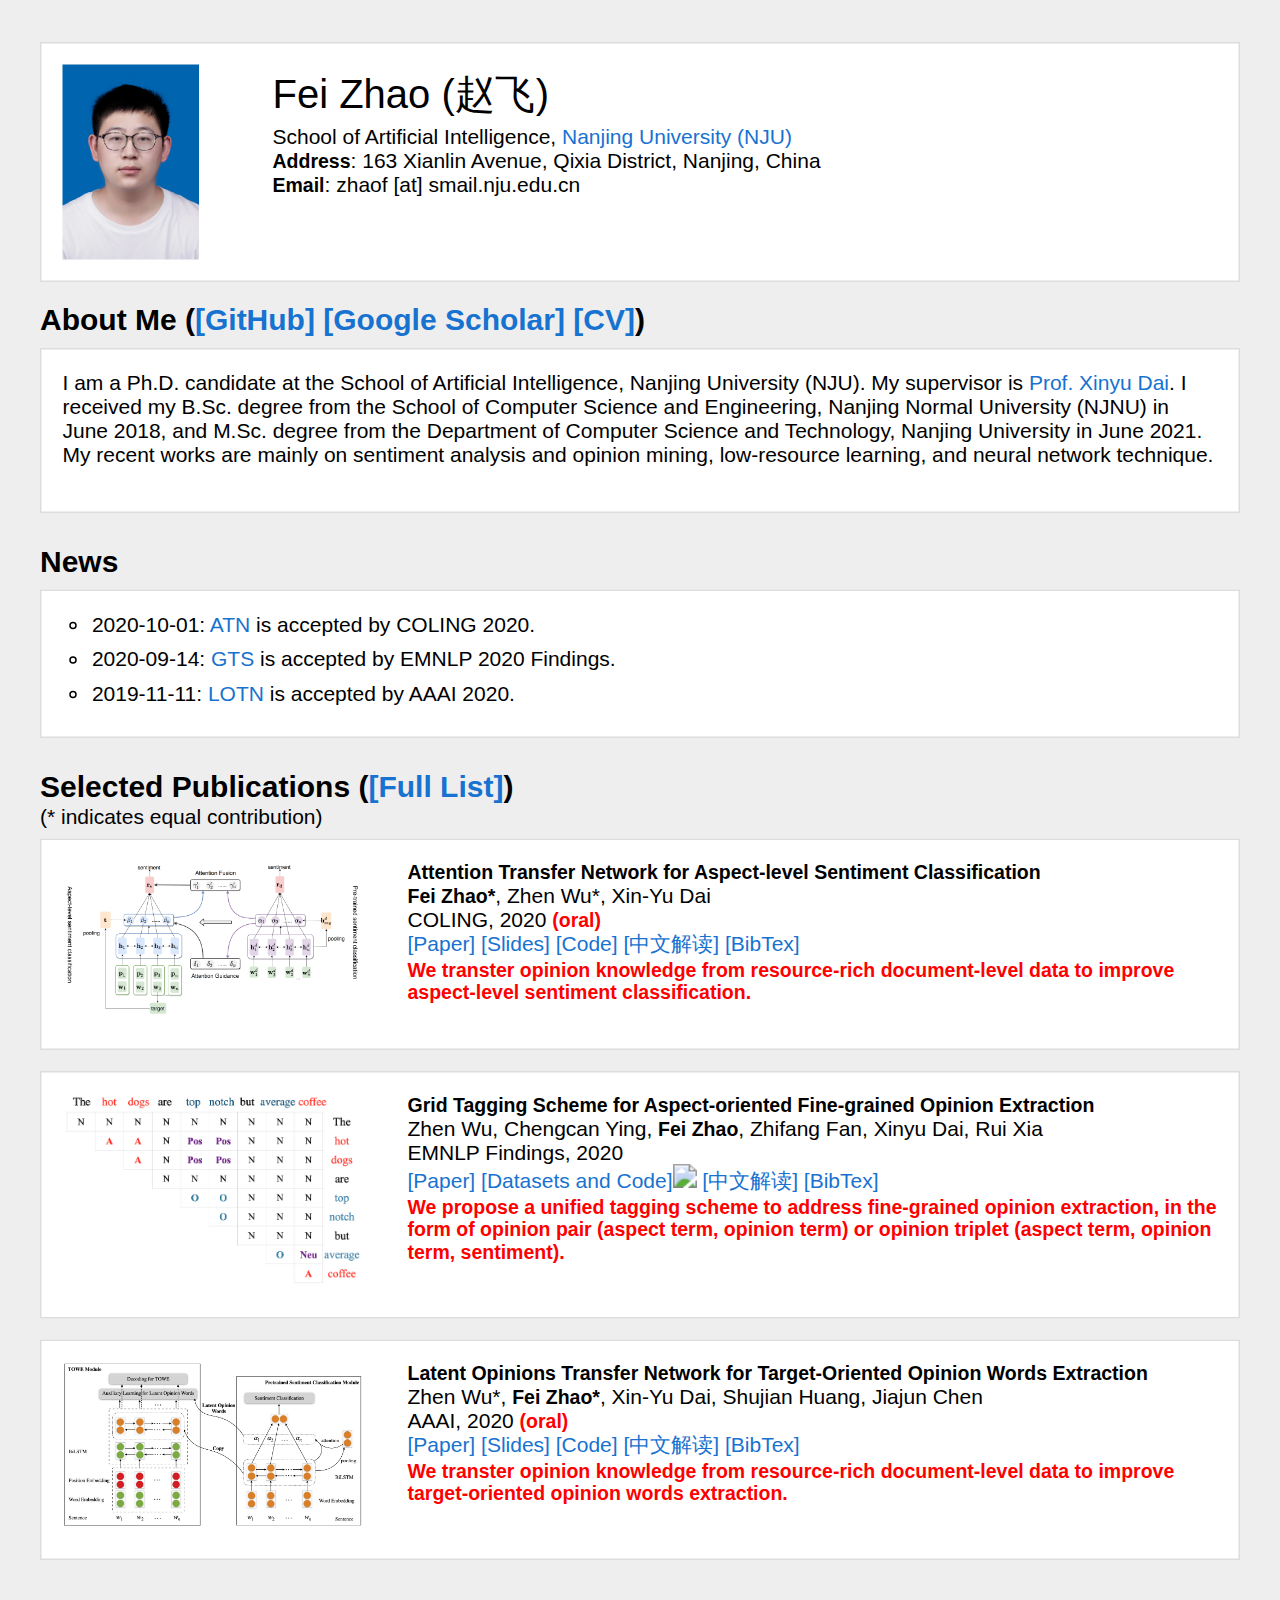
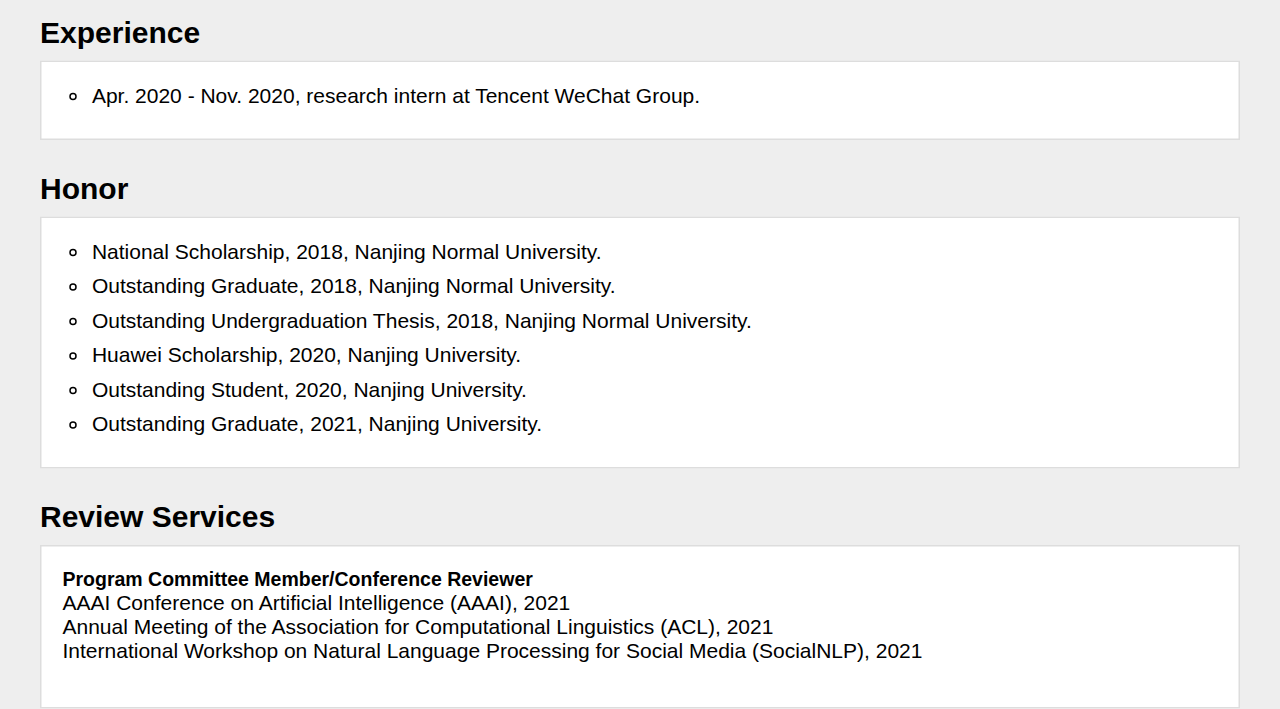
==== commit 3551fd58: "index1.html" ====
--- a/index.html
+++ b/index.html
@@ -113,7 +113,7 @@
             font-family: Verdana, Helvetica, sans-serif;
             font-size: 14px;
             background: #eee;
-            transform: scale(2.0);
+            transform: scale(1.5);
             transform-origin: 50% 0.0%;
         }
 
